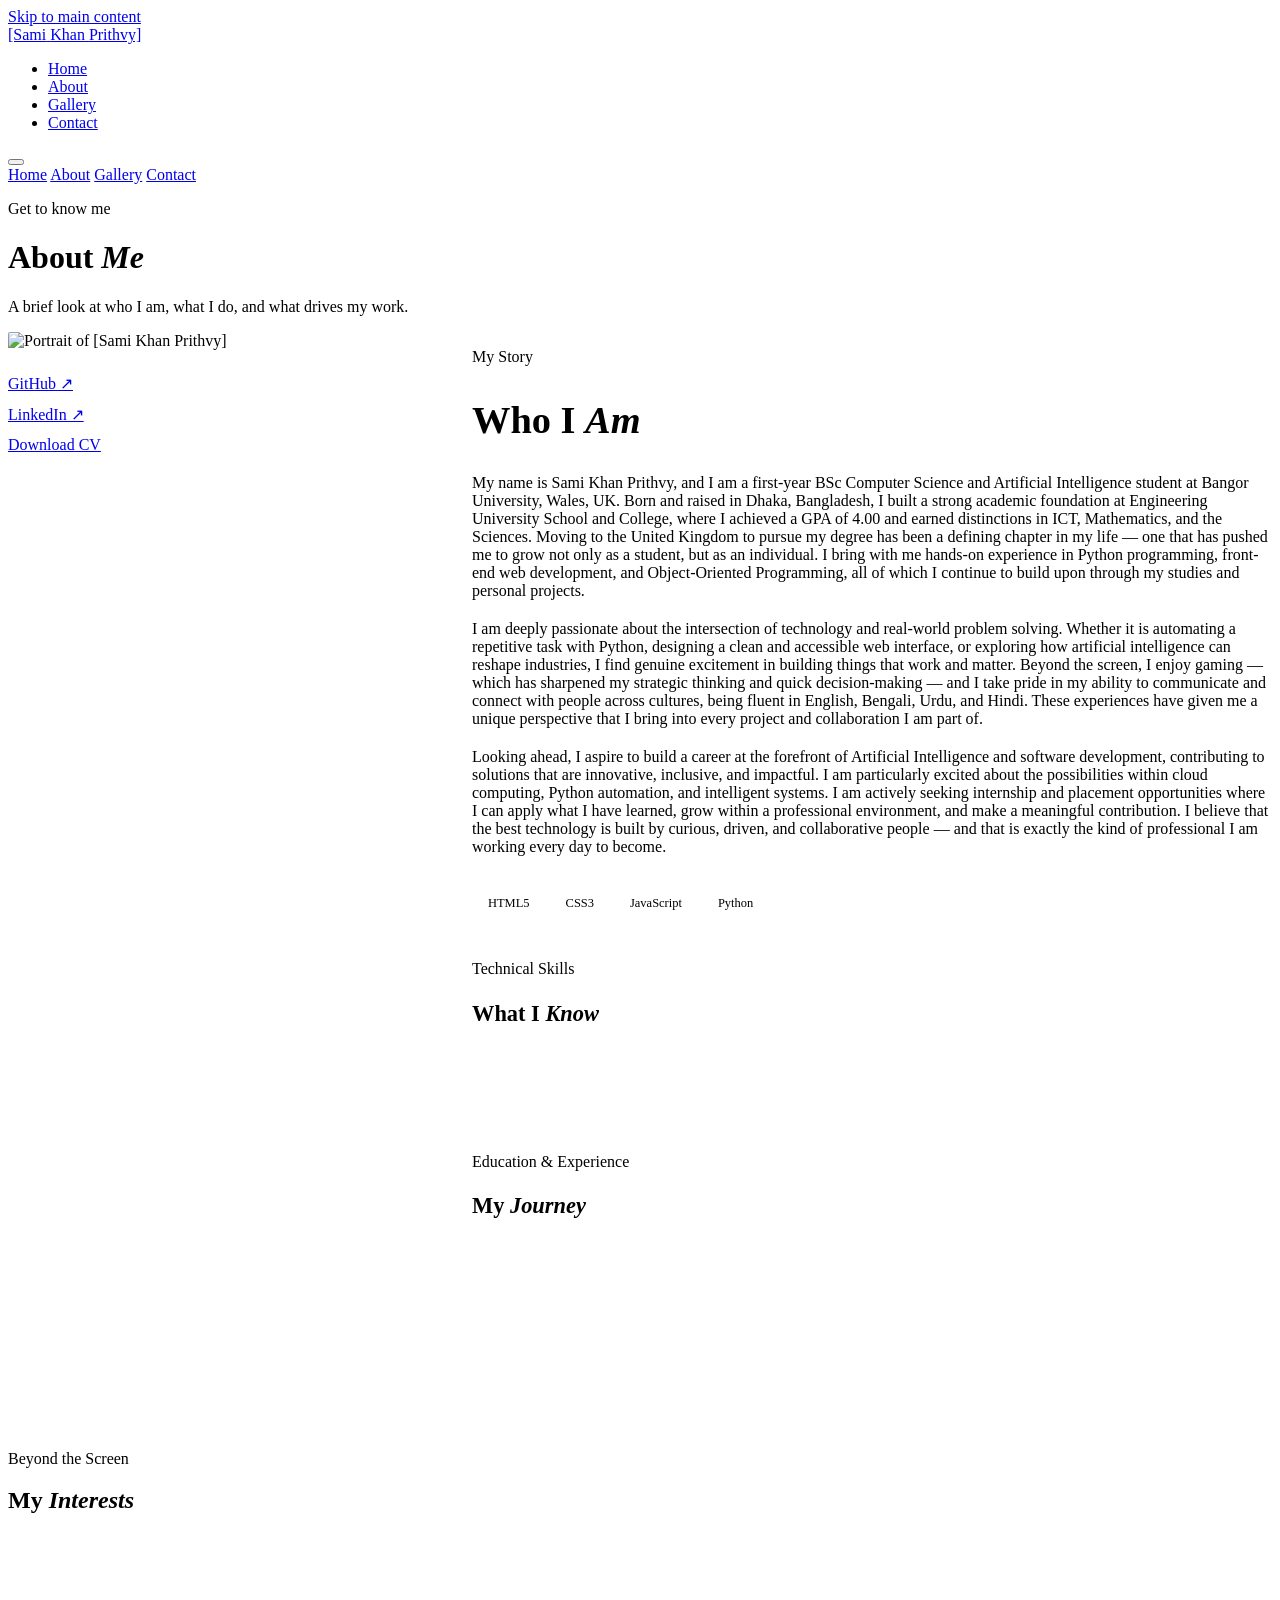
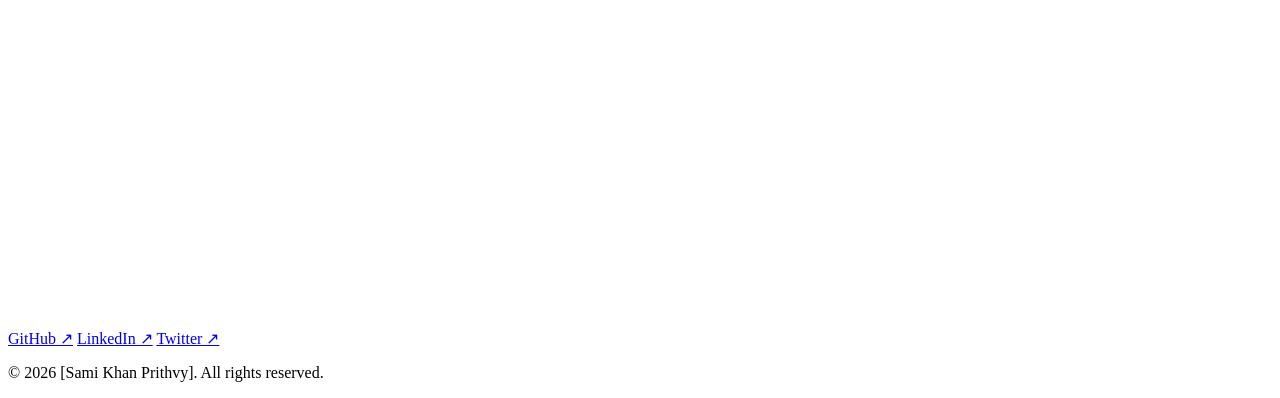
==== about.html @ 5c2d5191 "Add files via upload" ====
<!DOCTYPE html>
<html lang="en">
<head>
  <meta charset="UTF-8">
  <meta name="viewport" content="width=device-width, initial-scale=1.0">
  <meta name="description" content="About [Sami Khan] — Background, skills, education, and experience.">
  <meta name="keywords" content="about, web developer, skills, CV, resume, [Sami Khan Prithvy]">
  <meta name="author" content="[Sami Khan Prithvy]">
  <title>About — [Sami Khan Prithvy]</title>
  <link rel="stylesheet" href="css/style.css">
  <style>
    .fade-in { opacity: 0; transform: translateY(20px); transition: opacity 0.6s ease, transform 0.6s ease; }
    .fade-in.visible { opacity: 1; transform: none; }

    .about-grid {
      display: grid;
      grid-template-columns: 1fr 2fr;
      gap: 4rem;
      align-items: start;
    }

    .about-photo {
      position: sticky;
      top: 100px;
    }
    .about-photo img {
      width: 100%;
      aspect-ratio: 3/4;
      object-fit: cover;
      border-radius: 2px;
      border: 1px solid var(--clr-border);
    }

    .tag {
      display: inline-block;
      padding: 0.3rem 0.75rem;
      background: var(--clr-surface);
      border: 1px solid var(--clr-border);
      border-radius: 99px;
      font-size: 0.78rem;
      color: var(--clr-muted);
      margin: 0.25rem;
    }
    .tags-row { margin: 1.5rem 0; }

    .cv-link {
      display: inline-flex;
      align-items: center;
      gap: 0.5rem;
      font-size: 0.85rem;
    }

    @media (max-width: 800px) {
      .about-grid { grid-template-columns: 1fr; }
      .about-photo { position: static; }
      .about-photo img { max-width: 260px; }
    }
  </style>
</head>
<body>

  <a class="skip-link" href="#main-content">Skip to main content</a>

  <!-- ======= HEADER ======= -->
  <header>
    <div class="header-inner">
      <a href="index.html" class="logo">[Sami<span> </span>Khan<span> </span>Prithvy]</a>
      <nav aria-label="Main navigation">
        <ul>
          <li><a href="index.html">Home</a></li>
          <li><a href="about.html">About</a></li>
          <li><a href="gallery.html">Gallery</a></li>
          <li><a href="contact.html">Contact</a></li>
        </ul>
      </nav>
      <button class="hamburger" aria-label="Toggle navigation" aria-expanded="false">
        <span></span><span></span><span></span>
      </button>
    </div>
    <nav class="mobile-nav" aria-label="Mobile navigation">
      <a href="index.html">Home</a>
      <a href="about.html">About</a>
      <a href="gallery.html">Gallery</a>
      <a href="contact.html">Contact</a>
    </nav>
  </header>

  <!-- ======= MAIN ======= -->
  <main id="main-content">

    <!-- PAGE BANNER -->
    <div class="page-banner" role="banner">
      <p class="section-label">Get to know me</p>
      <h1 class="page-banner-title">About <em style="font-style:italic; color:var(--clr-accent);">Me</em></h1>
      <p class="page-banner-sub">A brief look at who I am, what I do, and what drives my work.</p>
    </div>

    <!-- ABOUT CONTENT -->
    <section class="section" aria-labelledby="about-heading">
      <div class="about-grid">

        <!-- LEFT COLUMN: Photo + quick links -->
        <aside class="about-photo">
          <!-- REPLACE src WITH YOUR OWN PHOTO -->
          <img src="images/samikhan.jpg" alt="Portrait of [Sami Khan Prithvy]">
          <div style="margin-top:1.5rem; display:flex; flex-direction:column; gap:0.75rem;">
            <!-- REPLACE with your own links -->
            <a href="https://github.com/prithvyyy" target="_blank" rel="noopener noreferrer" class="btn btn-outline" style="justify-content:center;">GitHub ↗</a>
            <a href="https://linkedin.com" target="_blank" rel="noopener noreferrer" class="btn btn-outline" style="justify-content:center;">LinkedIn ↗</a>
            <!-- REPLACE href with a link to your actual CV PDF if you have one -->
            <a href="#" class="btn btn-primary" style="justify-content:center;">Download CV</a>
          </div>
        </aside>

        <!-- RIGHT COLUMN: Bio + skills + timeline -->
        <div>
          <p class="section-label">My Story</p>
          <h2 class="section-title" id="about-heading" style="font-size:clamp(1.6rem,3vw,2.4rem);">Who I <em>Am</em></h2>
          <div class="divider"></div>

          <!-- REPLACE with your own biography — aim for 150-250 words -->
          <p style="color:var(--clr-muted); margin-bottom:1.25rem;">
            My name is Sami Khan Prithvy, and I am a first-year BSc Computer Science 
  and Artificial Intelligence student at Bangor University, Wales, UK. Born 
  and raised in Dhaka, Bangladesh, I built a strong academic foundation at 
  Engineering University School and College, where I achieved a GPA of 4.00 
  and earned distinctions in ICT, Mathematics, and the Sciences. Moving to 
  the United Kingdom to pursue my degree has been a defining chapter in my 
  life — one that has pushed me to grow not only as a student, but as an 
  individual. I bring with me hands-on experience in Python programming, 
  front-end web development, and Object-Oriented Programming, all of which 
  I continue to build upon through my studies and personal projects.
          </p>
          <p style="color:var(--clr-muted); margin-bottom:1.25rem;">
            I am deeply passionate about the intersection of technology and 
  real-world problem solving. Whether it is automating a repetitive 
  task with Python, designing a clean and accessible web interface, 
  or exploring how artificial intelligence can reshape industries, I 
  find genuine excitement in building things that work and matter. 
  Beyond the screen, I enjoy gaming — which has sharpened my 
  strategic thinking and quick decision-making — and I take pride 
  in my ability to communicate and connect with people across 
  cultures, being fluent in English, Bengali, Urdu, and Hindi. 
  These experiences have given me a unique perspective that I bring 
  into every project and collaboration I am part of.
          </p>
          <p style="color:var(--clr-muted); margin-bottom:2rem;">
            Looking ahead, I aspire to build a career at the forefront of 
  Artificial Intelligence and software development, contributing to 
  solutions that are innovative, inclusive, and impactful. I am 
  particularly excited about the possibilities within cloud computing, 
  Python automation, and intelligent systems. I am actively seeking 
  internship and placement opportunities where I can apply what I have 
  learned, grow within a professional environment, and make a meaningful 
  contribution. I believe that the best technology is built by curious, 
  driven, and collaborative people — and that is exactly the kind of 
  professional I am working every day to become.
          </p>

          <!-- INTERESTS / TECH TAGS — REPLACE with your own -->
          <div class="tags-row">
            <span class="tag">HTML5</span>
            <span class="tag">CSS3</span>
            <span class="tag">JavaScript</span>
            <span class="tag">Python</span>
          </div>

          <!-- SKILLS section -->
          <p class="section-label" style="margin-top:2.5rem;">Technical Skills</p>
          <h3 style="font-family:var(--font-display); color:var(--clr-white); margin-bottom:1.5rem; font-size:1.4rem;">What I <em>Know</em></h3>

          <!-- REPLACE skill names and percentages with your own -->
          <div class="skill-list">
            <div class="skill-item fade-in">
              <div class="skill-label"><span>HTML &amp; CSS</span><span>[50%]</span></div>
              <div class="skill-bar"><div class="skill-fill" data-width="50%" style="width:0;"></div></div>
            </div>
            <div class="skill-item fade-in">
              <div class="skill-label"><span>JavaScript</span><span>[50%]</span></div>
              <div class="skill-bar"><div class="skill-fill" data-width="50%" style="width:0;"></div></div>
            </div>
            <div class="skill-item fade-in">
              <div class="skill-label"><span>Python</span><span>[70%]</span></div>
              <div class="skill-bar"><div class="skill-fill" data-width="70%" style="width:0;"></div></div>
            </div>
          </div>

          <!-- EDUCATION / EXPERIENCE TIMELINE -->
          <p class="section-label" style="margin-top:3rem;">Education &amp; Experience</p>
          <h3 style="font-family:var(--font-display); color:var(--clr-white); margin-bottom:2rem; font-size:1.4rem;">My <em>Journey</em></h3>

          <!-- REPLACE all timeline entries with your own education and experience -->
          <div class="timeline">
            <div class="timeline-item fade-in">
              <p class="timeline-date">[2025] – Present</p>
              <h4 class="timeline-title">[Computer Science and Artificial Intelligence]</h4>
              <p class="timeline-sub">[Bangor University] · [Bangor,Wales]</p>
              <p class="timeline-desc">[I am currently studying BSc Computer Science and Artificial Intelligence 
  at Bangor University, Wales, covering key modules including Python 
  Programming, Web Technologies, Database Systems, Computer Architecture, 
  Mathematics, and Professional Perspectives — building a well-rounded 
  foundation for a career in modern software development and AI.]</p>
            </div>
          </div>

        </div><!-- end right column -->
      </div>
    </section>

    <!-- Interests section -->
    <section class="section" style="border-top:1px solid var(--clr-border);" aria-labelledby="interests-heading">
      <p class="section-label">Beyond the Screen</p>
      <h2 class="section-title" id="interests-heading">My <em>Interests</em></h2>
      <div class="divider"></div>
      <!-- REPLACE with your own interests — aim for 150+ words across the three cards -->
      <div class="grid-3">
  <article class="card fade-in">
    <span style="font-size:1.5rem; display:block; margin-bottom:0.75rem;">🎮</span>
    <h3 style="font-family:var(--font-display); color:var(--clr-white); margin-bottom:0.5rem;">Gaming</h3>
    <p style="color:var(--clr-muted); font-size:0.9rem;">
      Gaming has always been more than just entertainment for me — it is 
      a space where strategy, quick thinking, and adaptability are constantly 
      put to the test. Through gaming, I have developed sharper critical 
      thinking and faster decision-making skills that I actively apply in 
      my academic and technical work. It has also introduced me to global 
      communities, broadening my perspective and reinforcing my passion for 
      interactive technology.
    </p>
  </article>

  <article class="card fade-in">
    <span style="font-size:1.5rem; display:block; margin-bottom:0.75rem;">🗣️</span>
    <h3 style="font-family:var(--font-display); color:var(--clr-white); margin-bottom:0.5rem;">Communication</h3>
    <p style="color:var(--clr-muted); font-size:0.9rem;">
      I genuinely enjoy engaging with people from all walks of life, and 
      communication has always come naturally to me. Being fluent in four 
      languages — English, Bengali, Urdu, and Hindi — has allowed me to 
      connect with diverse individuals and work effectively within 
      multicultural teams. I believe strong interpersonal skills are just 
      as important as technical ability, and I continue to invest in both 
      equally.
    </p>
  </article>

  <article class="card fade-in">
    <span style="font-size:1.5rem; display:block; margin-bottom:0.75rem;">💻</span>
    <h3 style="font-family:var(--font-display); color:var(--clr-white); margin-bottom:0.5rem;">Technology & AI</h3>
    <p style="color:var(--clr-muted); font-size:0.9rem;">
      Beyond my coursework, I have a genuine personal interest in how 
      technology is shaping the future — particularly in the fields of 
      Artificial Intelligence, automation, and cloud computing. I enjoy 
      keeping up with the latest developments in the tech industry, 
      experimenting with Python projects, and exploring how intelligent 
      systems can be designed to solve meaningful, real-world problems.
    </p>
  </article>
</div>
    </section>

  </main>

  <!-- ======= FOOTER ======= -->
  <footer>
    <div class="footer-inner">
      <div class="footer-links">
        <a href="https://github.com/prithvyyy" target="_blank" rel="noopener noreferrer">GitHub ↗</a>
        <a href="https://linkedin.com" target="_blank" rel="noopener noreferrer">LinkedIn ↗</a>
        <a href="https://twitter.com" target="_blank" rel="noopener noreferrer">Twitter ↗</a>
      </div>
      <p>&copy; <span id="footer-year"></span> [Sami Khan Prithvy]. All rights reserved.</p>
    </div>
  </footer>

  <script src="js/main.js"></script>
  <script>document.getElementById('footer-year').textContent = new Date().getFullYear();</script>
</body>
</html>
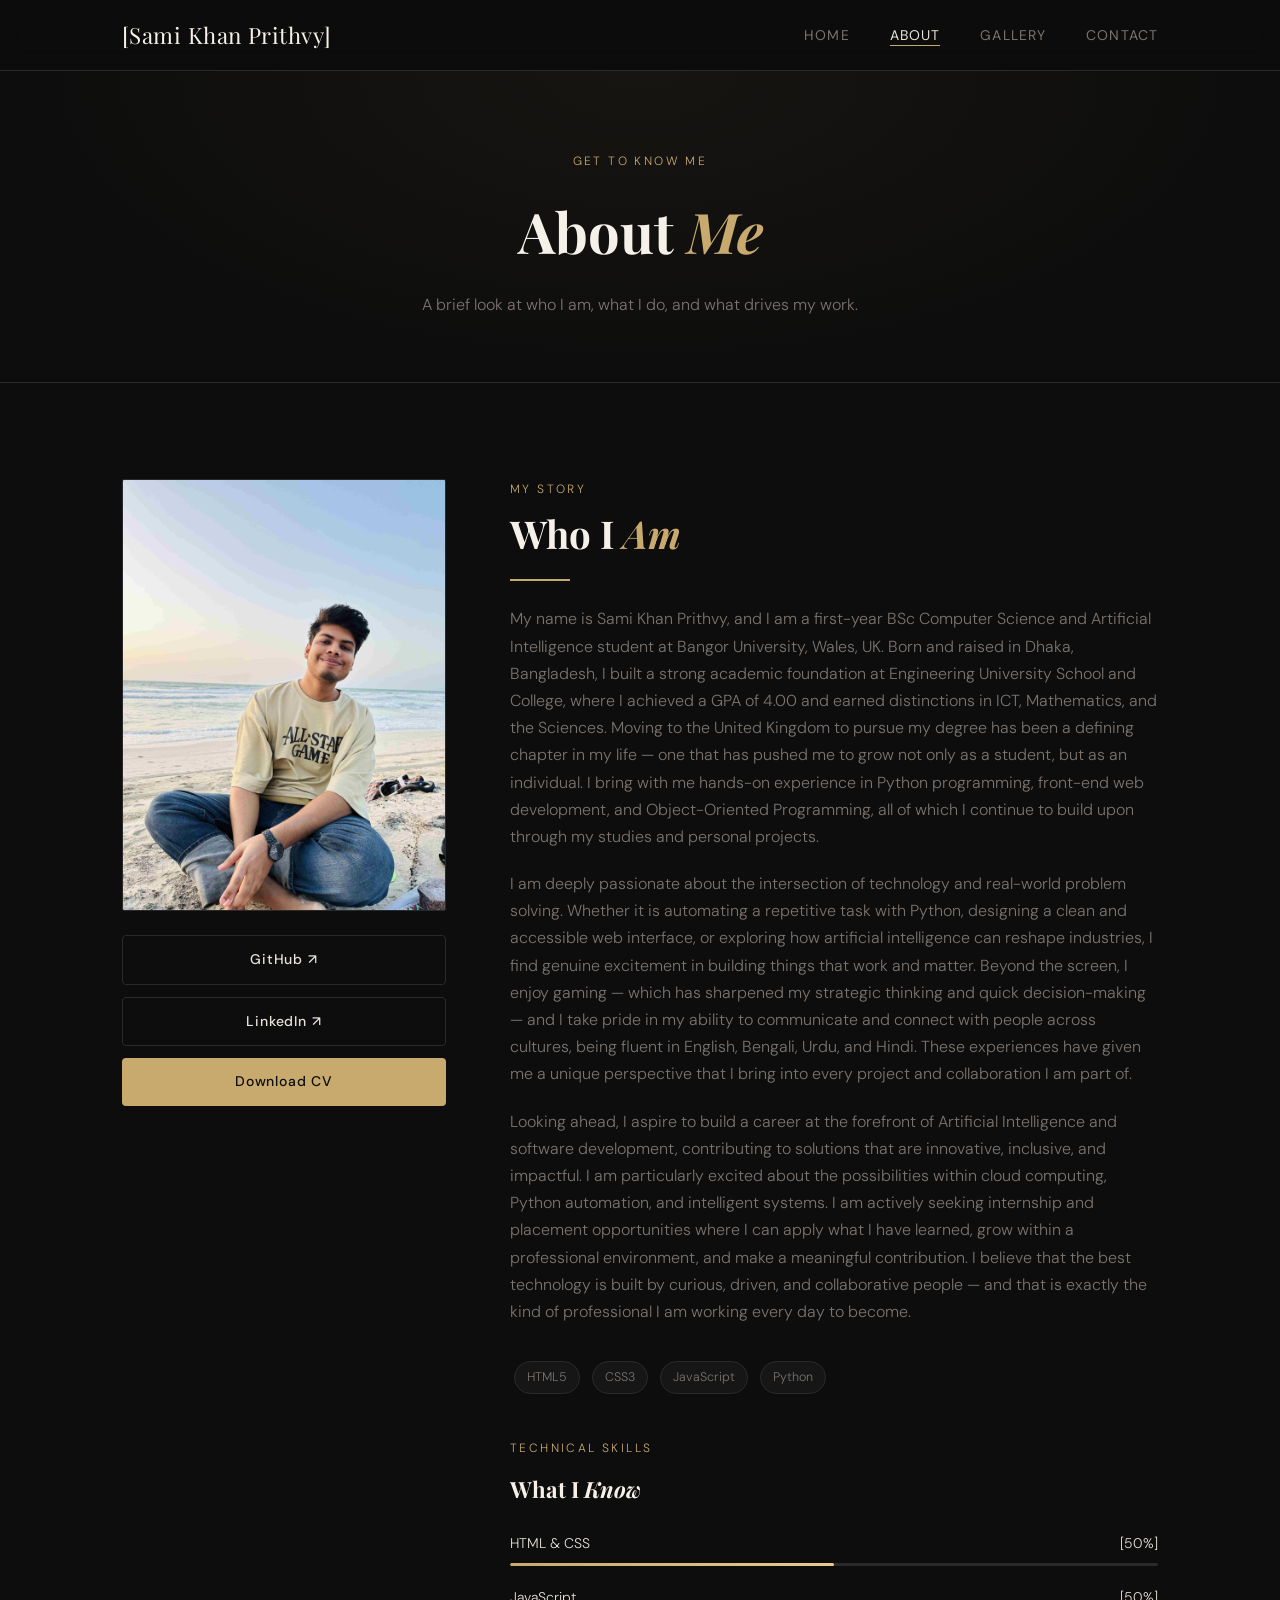
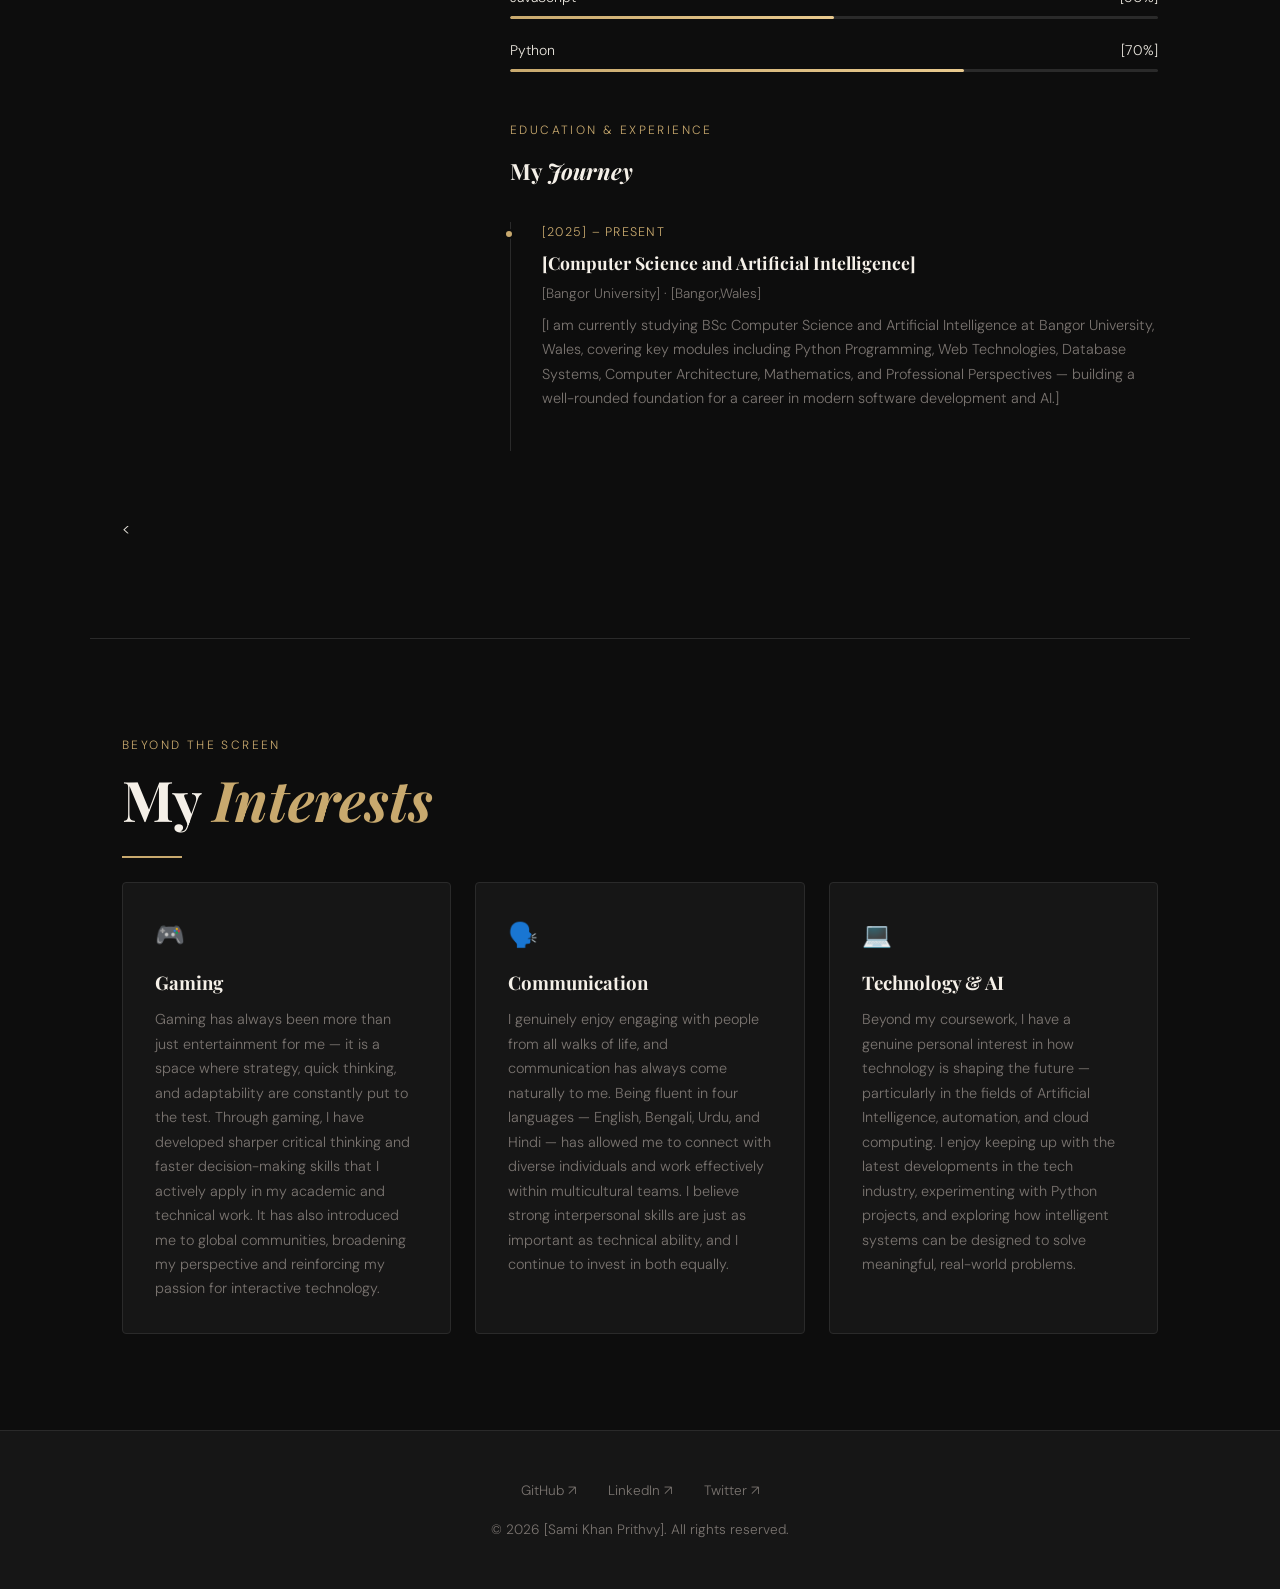
==== commit b09fc7fa: "Update about.html" ====
--- a/about.html
+++ b/about.html
@@ -85,40 +85,31 @@
     </nav>
   </header>
 
-  <!-- ======= MAIN ======= -->
   <main id="main-content">
 
-    <!-- PAGE BANNER -->
     <div class="page-banner" role="banner">
       <p class="section-label">Get to know me</p>
       <h1 class="page-banner-title">About <em style="font-style:italic; color:var(--clr-accent);">Me</em></h1>
       <p class="page-banner-sub">A brief look at who I am, what I do, and what drives my work.</p>
     </div>
 
-    <!-- ABOUT CONTENT -->
     <section class="section" aria-labelledby="about-heading">
       <div class="about-grid">
 
-        <!-- LEFT COLUMN: Photo + quick links -->
         <aside class="about-photo">
-          <!-- REPLACE src WITH YOUR OWN PHOTO -->
           <img src="images/samikhan.jpg" alt="Portrait of [Sami Khan Prithvy]">
           <div style="margin-top:1.5rem; display:flex; flex-direction:column; gap:0.75rem;">
-            <!-- REPLACE with your own links -->
             <a href="https://github.com/prithvyyy" target="_blank" rel="noopener noreferrer" class="btn btn-outline" style="justify-content:center;">GitHub ↗</a>
             <a href="https://linkedin.com" target="_blank" rel="noopener noreferrer" class="btn btn-outline" style="justify-content:center;">LinkedIn ↗</a>
-            <!-- REPLACE href with a link to your actual CV PDF if you have one -->
             <a href="#" class="btn btn-primary" style="justify-content:center;">Download CV</a>
           </div>
         </aside>
 
-        <!-- RIGHT COLUMN: Bio + skills + timeline -->
         <div>
           <p class="section-label">My Story</p>
           <h2 class="section-title" id="about-heading" style="font-size:clamp(1.6rem,3vw,2.4rem);">Who I <em>Am</em></h2>
           <div class="divider"></div>
 
-          <!-- REPLACE with your own biography — aim for 150-250 words -->
           <p style="color:var(--clr-muted); margin-bottom:1.25rem;">
             My name is Sami Khan Prithvy, and I am a first-year BSc Computer Science 
   and Artificial Intelligence student at Bangor University, Wales, UK. Born 
@@ -157,7 +148,7 @@
   professional I am working every day to become.
           </p>
 
-          <!-- INTERESTS / TECH TAGS — REPLACE with your own -->
+         
           <div class="tags-row">
             <span class="tag">HTML5</span>
             <span class="tag">CSS3</span>
@@ -165,11 +156,11 @@
             <span class="tag">Python</span>
           </div>
 
-          <!-- SKILLS section -->
+        
           <p class="section-label" style="margin-top:2.5rem;">Technical Skills</p>
           <h3 style="font-family:var(--font-display); color:var(--clr-white); margin-bottom:1.5rem; font-size:1.4rem;">What I <em>Know</em></h3>
 
-          <!-- REPLACE skill names and percentages with your own -->
+         
           <div class="skill-list">
             <div class="skill-item fade-in">
               <div class="skill-label"><span>HTML &amp; CSS</span><span>[50%]</span></div>
@@ -185,11 +176,11 @@
             </div>
           </div>
 
-          <!-- EDUCATION / EXPERIENCE TIMELINE -->
+          
           <p class="section-label" style="margin-top:3rem;">Education &amp; Experience</p>
           <h3 style="font-family:var(--font-display); color:var(--clr-white); margin-bottom:2rem; font-size:1.4rem;">My <em>Journey</em></h3>
 
-          <!-- REPLACE all timeline entries with your own education and experience -->
+         
           <div class="timeline">
             <div class="timeline-item fade-in">
               <p class="timeline-date">[2025] – Present</p>
@@ -203,16 +194,16 @@
             </div>
           </div>
 
-        </div><!-- end right column -->
+        </div><
       </div>
     </section>
 
-    <!-- Interests section -->
+   
     <section class="section" style="border-top:1px solid var(--clr-border);" aria-labelledby="interests-heading">
       <p class="section-label">Beyond the Screen</p>
       <h2 class="section-title" id="interests-heading">My <em>Interests</em></h2>
       <div class="divider"></div>
-      <!-- REPLACE with your own interests — aim for 150+ words across the three cards -->
+      
       <div class="grid-3">
   <article class="card fade-in">
     <span style="font-size:1.5rem; display:block; margin-bottom:0.75rem;">🎮</span>
@@ -259,7 +250,6 @@
 
   </main>
 
-  <!-- ======= FOOTER ======= -->
   <footer>
     <div class="footer-inner">
       <div class="footer-links">
--- a/css/style.css
+++ b/css/style.css
@@ -0,0 +1,717 @@
+/* ============================================
+   PERSONAL PORTFOLIO WEBSITE - CORE STYLESHEET
+   ============================================ */
+
+/* Google Fonts Import */
+@import url('https://fonts.googleapis.com/css2?family=Playfair+Display:ital,wght@0,400;0,700;1,400&family=DM+Sans:wght@300;400;500&display=swap');
+
+/* ---- CSS Variables ---- */
+:root {
+  --clr-bg:        #0d0d0d;
+  --clr-surface:   #161616;
+  --clr-border:    #2a2a2a;
+  --clr-accent:    #c8a96e;
+  --clr-accent2:   #e8c98e;
+  --clr-text:      #e8e4dc;
+  --clr-muted:     #7a7470;
+  --clr-white:     #f5f0e8;
+  --font-display:  'Playfair Display', Georgia, serif;
+  --font-body:     'DM Sans', sans-serif;
+  --radius:        4px;
+  --transition:    0.3s ease;
+  --max-w:         1100px;
+}
+
+/* ---- Reset & Base ---- */
+*, *::before, *::after { box-sizing: border-box; margin: 0; padding: 0; }
+
+html { scroll-behavior: smooth; font-size: 16px; }
+
+body {
+  background-color: var(--clr-bg);
+  color: var(--clr-text);
+  font-family: var(--font-body);
+  font-weight: 300;
+  line-height: 1.7;
+  min-height: 100vh;
+  display: flex;
+  flex-direction: column;
+}
+
+img { max-width: 100%; height: auto; display: block; }
+a { color: var(--clr-accent); text-decoration: none; transition: color var(--transition); }
+a:hover { color: var(--clr-accent2); }
+ul { list-style: none; }
+
+/* ---- Skip Link (Accessibility) ---- */
+.skip-link {
+  position: absolute;
+  top: -9999px;
+  left: 1rem;
+  background: var(--clr-accent);
+  color: var(--clr-bg);
+  padding: 0.5rem 1rem;
+  border-radius: var(--radius);
+  font-weight: 500;
+  z-index: 9999;
+}
+.skip-link:focus { top: 1rem; }
+
+/* ---- Header ---- */
+header {
+  position: sticky;
+  top: 0;
+  z-index: 100;
+  background: rgba(13, 13, 13, 0.92);
+  backdrop-filter: blur(12px);
+  border-bottom: 1px solid var(--clr-border);
+}
+
+.header-inner {
+  max-width: var(--max-w);
+  margin: 0 auto;
+  padding: 1rem 2rem;
+  display: flex;
+  align-items: center;
+  justify-content: space-between;
+}
+
+.logo {
+  font-family: var(--font-display);
+  font-size: 1.4rem;
+  color: var(--clr-white);
+  letter-spacing: 0.02em;
+}
+.logo span { color: var(--clr-accent); }
+
+/* ---- Navigation ---- */
+nav ul {
+  display: flex;
+  gap: 2.5rem;
+  align-items: center;
+}
+
+nav a {
+  color: var(--clr-muted);
+  font-size: 0.875rem;
+  letter-spacing: 0.08em;
+  text-transform: uppercase;
+  font-weight: 400;
+  position: relative;
+  padding-bottom: 2px;
+}
+
+nav a::after {
+  content: '';
+  position: absolute;
+  bottom: 0;
+  left: 0;
+  width: 0;
+  height: 1px;
+  background: var(--clr-accent);
+  transition: width var(--transition);
+}
+
+nav a:hover,
+nav a.active {
+  color: var(--clr-text);
+}
+nav a:hover::after,
+nav a.active::after { width: 100%; }
+
+/* Hamburger */
+.hamburger {
+  display: none;
+  flex-direction: column;
+  gap: 5px;
+  background: none;
+  border: none;
+  cursor: pointer;
+  padding: 4px;
+  aria-label: "Toggle menu";
+}
+.hamburger span {
+  display: block;
+  width: 24px;
+  height: 2px;
+  background: var(--clr-text);
+  transition: all var(--transition);
+}
+.hamburger.open span:nth-child(1) { transform: translateY(7px) rotate(45deg); }
+.hamburger.open span:nth-child(2) { opacity: 0; }
+.hamburger.open span:nth-child(3) { transform: translateY(-7px) rotate(-45deg); }
+
+/* Mobile Nav */
+.mobile-nav {
+  display: none;
+  flex-direction: column;
+  gap: 0;
+  background: var(--clr-surface);
+  border-top: 1px solid var(--clr-border);
+  overflow: hidden;
+  max-height: 0;
+  transition: max-height 0.4s ease;
+}
+.mobile-nav.open { max-height: 400px; }
+.mobile-nav a {
+  display: block;
+  padding: 1rem 2rem;
+  color: var(--clr-muted);
+  font-size: 0.875rem;
+  letter-spacing: 0.08em;
+  text-transform: uppercase;
+  border-bottom: 1px solid var(--clr-border);
+  transition: background var(--transition), color var(--transition);
+}
+.mobile-nav a:hover { color: var(--clr-text); background: var(--clr-border); }
+
+/* ---- Main ---- */
+main { flex: 1; }
+
+/* ---- Footer ---- */
+footer {
+  background: var(--clr-surface);
+  border-top: 1px solid var(--clr-border);
+  padding: 3rem 2rem;
+  text-align: center;
+  color: var(--clr-muted);
+  font-size: 0.85rem;
+}
+
+.footer-inner {
+  max-width: var(--max-w);
+  margin: 0 auto;
+  display: flex;
+  flex-direction: column;
+  gap: 1rem;
+  align-items: center;
+}
+
+.footer-links {
+  display: flex;
+  gap: 2rem;
+}
+.footer-links a { color: var(--clr-muted); font-size: 0.85rem; }
+.footer-links a:hover { color: var(--clr-accent); }
+
+/* ---- Section Wrapper ---- */
+.section {
+  padding: 6rem 2rem;
+  max-width: var(--max-w);
+  margin: 0 auto;
+}
+
+.section-label {
+  font-size: 0.75rem;
+  letter-spacing: 0.2em;
+  text-transform: uppercase;
+  color: var(--clr-accent);
+  margin-bottom: 0.75rem;
+}
+
+.section-title {
+  font-family: var(--font-display);
+  font-size: clamp(2rem, 5vw, 3.5rem);
+  color: var(--clr-white);
+  line-height: 1.15;
+  margin-bottom: 1.5rem;
+}
+
+.section-title em { color: var(--clr-accent); font-style: italic; }
+
+.section-body {
+  color: var(--clr-muted);
+  max-width: 60ch;
+  font-size: 1.05rem;
+}
+
+/* ---- Divider ---- */
+.divider {
+  width: 60px;
+  height: 2px;
+  background: var(--clr-accent);
+  margin: 1.5rem 0;
+}
+
+/* ---- Buttons ---- */
+.btn {
+  display: inline-flex;
+  align-items: center;
+  gap: 0.5rem;
+  padding: 0.75rem 1.75rem;
+  border-radius: var(--radius);
+  font-family: var(--font-body);
+  font-size: 0.875rem;
+  font-weight: 500;
+  letter-spacing: 0.06em;
+  cursor: pointer;
+  transition: all var(--transition);
+  border: none;
+}
+
+.btn-primary {
+  background: var(--clr-accent);
+  color: var(--clr-bg);
+}
+.btn-primary:hover {
+  background: var(--clr-accent2);
+  color: var(--clr-bg);
+  transform: translateY(-2px);
+  box-shadow: 0 8px 24px rgba(200,169,110,0.3);
+}
+
+.btn-outline {
+  background: transparent;
+  color: var(--clr-text);
+  border: 1px solid var(--clr-border);
+}
+.btn-outline:hover {
+  border-color: var(--clr-accent);
+  color: var(--clr-accent);
+  transform: translateY(-2px);
+}
+
+/* ---- Cards ---- */
+.card {
+  background: var(--clr-surface);
+  border: 1px solid var(--clr-border);
+  border-radius: var(--radius);
+  padding: 2rem;
+  transition: border-color var(--transition), transform var(--transition);
+}
+.card:hover { border-color: var(--clr-accent); transform: translateY(-4px); }
+
+/* ---- Grid ---- */
+.grid-3 { display: grid; grid-template-columns: repeat(3, 1fr); gap: 1.5rem; }
+.grid-2 { display: grid; grid-template-columns: repeat(2, 1fr); gap: 2rem; }
+
+/* ---- Image Gallery (Task 4) ---- */
+.gallery-grid {
+  display: grid;
+  grid-template-columns: repeat(3, 1fr);
+  gap: 1rem;
+}
+
+.gallery-item {
+  position: relative;
+  overflow: hidden;
+  border-radius: var(--radius);
+  cursor: pointer;
+  aspect-ratio: 1 / 1;
+  background: var(--clr-surface);
+}
+
+.gallery-item img {
+  width: 100%;
+  height: 100%;
+  object-fit: cover;
+  transition: transform 0.5s ease;
+}
+.gallery-item:hover img { transform: scale(1.07); }
+
+.gallery-caption {
+  position: absolute;
+  bottom: 0;
+  left: 0;
+  right: 0;
+  background: linear-gradient(transparent, rgba(0,0,0,0.85));
+  padding: 2rem 1rem 0.75rem;
+  font-size: 0.8rem;
+  color: var(--clr-white);
+  transform: translateY(100%);
+  transition: transform var(--transition);
+}
+.gallery-item:hover .gallery-caption { transform: translateY(0); }
+
+/* Modal */
+.modal-overlay {
+  position: fixed;
+  inset: 0;
+  background: rgba(0,0,0,0.9);
+  z-index: 1000;
+  display: flex;
+  align-items: center;
+  justify-content: center;
+  padding: 2rem;
+  opacity: 0;
+  pointer-events: none;
+  transition: opacity var(--transition);
+}
+.modal-overlay.open { opacity: 1; pointer-events: all; }
+
+.modal-content {
+  position: relative;
+  max-width: 800px;
+  width: 100%;
+  background: var(--clr-surface);
+  border-radius: var(--radius);
+  overflow: hidden;
+  border: 1px solid var(--clr-border);
+}
+
+.modal-img { width: 100%; max-height: 70vh; object-fit: contain; background: #000; }
+.modal-desc { padding: 1rem 1.5rem; font-size: 0.9rem; color: var(--clr-muted); }
+.modal-close {
+  position: absolute;
+  top: 0.75rem;
+  right: 0.75rem;
+  background: rgba(0,0,0,0.6);
+  border: none;
+  color: var(--clr-white);
+  font-size: 1.2rem;
+  width: 2rem;
+  height: 2rem;
+  border-radius: 50%;
+  cursor: pointer;
+  display: flex;
+  align-items: center;
+  justify-content: center;
+  transition: background var(--transition);
+}
+.modal-close:hover { background: var(--clr-accent); color: var(--clr-bg); }
+
+/* ---- Carousel (Task 5) ---- */
+.carousel-wrapper {
+  position: relative;
+  overflow: hidden;
+  border-radius: var(--radius);
+  background: var(--clr-surface);
+  border: 1px solid var(--clr-border);
+}
+
+.carousel-track {
+  display: flex;
+  transition: transform 0.5s cubic-bezier(0.25, 0.46, 0.45, 0.94);
+}
+
+.carousel-slide {
+  min-width: 100%;
+  position: relative;
+}
+
+.carousel-slide img {
+  width: 100%;
+  height: 420px;
+  object-fit: cover;
+}
+
+.carousel-info {
+  padding: 1.25rem 1.5rem;
+  background: var(--clr-surface);
+  border-top: 1px solid var(--clr-border);
+}
+.carousel-info h3 { font-family: var(--font-display); color: var(--clr-white); margin-bottom: 0.25rem; }
+.carousel-info p { font-size: 0.9rem; color: var(--clr-muted); }
+
+.carousel-btn {
+  position: absolute;
+  top: 50%;
+  transform: translateY(-50%);
+  background: rgba(0,0,0,0.65);
+  border: 1px solid var(--clr-border);
+  color: var(--clr-white);
+  width: 2.5rem;
+  height: 2.5rem;
+  border-radius: 50%;
+  cursor: pointer;
+  font-size: 1rem;
+  display: flex;
+  align-items: center;
+  justify-content: center;
+  transition: all var(--transition);
+  z-index: 10;
+}
+.carousel-btn:hover { background: var(--clr-accent); color: var(--clr-bg); border-color: var(--clr-accent); }
+.carousel-btn.prev { left: 1rem; }
+.carousel-btn.next { right: 1rem; }
+
+/* Pips */
+.carousel-pips {
+  display: flex;
+  justify-content: center;
+  gap: 0.5rem;
+  padding: 1rem;
+  background: var(--clr-surface);
+}
+.pip {
+  width: 8px;
+  height: 8px;
+  border-radius: 50%;
+  background: var(--clr-border);
+  border: none;
+  cursor: pointer;
+  transition: background var(--transition), transform var(--transition);
+}
+.pip.active { background: var(--clr-accent); transform: scale(1.3); }
+
+/* Autoplay toggle */
+.carousel-controls {
+  display: flex;
+  align-items: center;
+  justify-content: space-between;
+  padding: 0.5rem 1.5rem 1rem;
+  background: var(--clr-surface);
+}
+.autoplay-btn {
+  background: none;
+  border: 1px solid var(--clr-border);
+  color: var(--clr-muted);
+  font-size: 0.75rem;
+  padding: 0.35rem 0.85rem;
+  border-radius: 99px;
+  cursor: pointer;
+  transition: all var(--transition);
+  font-family: var(--font-body);
+  letter-spacing: 0.05em;
+}
+.autoplay-btn:hover,
+.autoplay-btn.playing { border-color: var(--clr-accent); color: var(--clr-accent); }
+
+/* ---- Skill Bars ---- */
+.skill-list { display: flex; flex-direction: column; gap: 1.25rem; }
+
+.skill-item { }
+.skill-label {
+  display: flex;
+  justify-content: space-between;
+  font-size: 0.875rem;
+  color: var(--clr-text);
+  margin-bottom: 0.4rem;
+}
+.skill-bar {
+  height: 3px;
+  background: var(--clr-border);
+  border-radius: 99px;
+  overflow: hidden;
+}
+.skill-fill {
+  height: 100%;
+  background: linear-gradient(90deg, var(--clr-accent), var(--clr-accent2));
+  border-radius: 99px;
+  width: 0;
+  transition: width 1.2s ease;
+}
+
+/* ---- Contact Form ---- */
+.form-group { margin-bottom: 1.5rem; }
+.form-group label {
+  display: block;
+  font-size: 0.8rem;
+  letter-spacing: 0.1em;
+  text-transform: uppercase;
+  color: var(--clr-muted);
+  margin-bottom: 0.5rem;
+}
+.form-group input,
+.form-group textarea,
+.form-group select {
+  width: 100%;
+  background: var(--clr-surface);
+  border: 1px solid var(--clr-border);
+  border-radius: var(--radius);
+  padding: 0.75rem 1rem;
+  color: var(--clr-text);
+  font-family: var(--font-body);
+  font-size: 0.95rem;
+  transition: border-color var(--transition), box-shadow var(--transition);
+  outline: none;
+}
+.form-group input:focus,
+.form-group textarea:focus,
+.form-group select:focus {
+  border-color: var(--clr-accent);
+  box-shadow: 0 0 0 3px rgba(200,169,110,0.12);
+}
+.form-group textarea { resize: vertical; min-height: 140px; }
+
+/* Form feedback */
+.form-msg {
+  padding: 0.75rem 1rem;
+  border-radius: var(--radius);
+  font-size: 0.9rem;
+  margin-top: 1rem;
+  display: none;
+}
+.form-msg.success { background: rgba(100,180,100,0.1); border: 1px solid rgba(100,180,100,0.3); color: #8bcf8b; display: block; }
+.form-msg.error { background: rgba(200,80,80,0.1); border: 1px solid rgba(200,80,80,0.3); color: #e08080; display: block; }
+
+/* ---- Timeline ---- */
+.timeline { position: relative; padding-left: 2rem; }
+.timeline::before {
+  content: '';
+  position: absolute;
+  left: 0;
+  top: 0;
+  bottom: 0;
+  width: 1px;
+  background: var(--clr-border);
+}
+.timeline-item {
+  position: relative;
+  padding-bottom: 2.5rem;
+}
+.timeline-item::before {
+  content: '';
+  position: absolute;
+  left: -2.35rem;
+  top: 0.4rem;
+  width: 10px;
+  height: 10px;
+  border-radius: 50%;
+  background: var(--clr-accent);
+  border: 2px solid var(--clr-bg);
+}
+.timeline-date {
+  font-size: 0.78rem;
+  color: var(--clr-accent);
+  letter-spacing: 0.1em;
+  text-transform: uppercase;
+  margin-bottom: 0.25rem;
+}
+.timeline-title {
+  font-family: var(--font-display);
+  font-size: 1.1rem;
+  color: var(--clr-white);
+  margin-bottom: 0.25rem;
+}
+.timeline-sub { font-size: 0.85rem; color: var(--clr-muted); margin-bottom: 0.5rem; }
+.timeline-desc { font-size: 0.9rem; color: var(--clr-muted); }
+
+/* ---- Hero ---- */
+.hero {
+  min-height: calc(100vh - 65px);
+  display: flex;
+  align-items: center;
+  padding: 4rem 2rem;
+  position: relative;
+  overflow: hidden;
+}
+
+.hero::before {
+  content: '';
+  position: absolute;
+  inset: 0;
+  background: radial-gradient(ellipse at 70% 50%, rgba(200,169,110,0.06) 0%, transparent 70%);
+  pointer-events: none;
+}
+
+.hero-inner {
+  max-width: var(--max-w);
+  margin: 0 auto;
+  width: 100%;
+  display: grid;
+  grid-template-columns: 1fr 1fr;
+  gap: 4rem;
+  align-items: center;
+}
+
+.hero-eyebrow {
+  font-size: 0.78rem;
+  letter-spacing: 0.25em;
+  text-transform: uppercase;
+  color: var(--clr-accent);
+  margin-bottom: 1rem;
+}
+
+.hero-title {
+  font-family: var(--font-display);
+  font-size: clamp(2.8rem, 6vw, 5rem);
+  line-height: 1.05;
+  color: var(--clr-white);
+  margin-bottom: 1.5rem;
+}
+.hero-title em { font-style: italic; color: var(--clr-accent); }
+
+.hero-desc {
+  color: var(--clr-muted);
+  font-size: 1.05rem;
+  max-width: 45ch;
+  margin-bottom: 2.5rem;
+}
+
+.hero-actions { display: flex; gap: 1rem; flex-wrap: wrap; }
+
+.hero-img-wrap {
+  position: relative;
+  display: flex;
+  justify-content: center;
+}
+
+.hero-img {
+  width: 360px;
+  height: 440px;
+  object-fit: cover;
+  border-radius: 2px;
+  border: 1px solid var(--clr-border);
+  position: relative;
+  z-index: 1;
+}
+
+.hero-img-frame {
+  position: absolute;
+  inset: -12px;
+  border: 1px solid var(--clr-border);
+  border-radius: 2px;
+  z-index: 0;
+}
+
+/* ---- Highlight numbers ---- */
+.stats-row {
+  display: flex;
+  gap: 3rem;
+  padding: 3rem 0;
+  border-top: 1px solid var(--clr-border);
+  border-bottom: 1px solid var(--clr-border);
+  margin: 3rem 0;
+}
+.stat-item { text-align: center; }
+.stat-num {
+  font-family: var(--font-display);
+  font-size: 2.5rem;
+  color: var(--clr-accent);
+  line-height: 1;
+  margin-bottom: 0.25rem;
+}
+.stat-label { font-size: 0.78rem; color: var(--clr-muted); text-transform: uppercase; letter-spacing: 0.1em; }
+
+/* ---- Page Banner ---- */
+.page-banner {
+  padding: 5rem 2rem 4rem;
+  text-align: center;
+  border-bottom: 1px solid var(--clr-border);
+  background: radial-gradient(ellipse at 50% 0%, rgba(200,169,110,0.05) 0%, transparent 70%);
+}
+.page-banner-title {
+  font-family: var(--font-display);
+  font-size: clamp(2rem, 5vw, 3.5rem);
+  color: var(--clr-white);
+  margin-bottom: 0.75rem;
+}
+.page-banner-sub {
+  color: var(--clr-muted);
+  font-size: 1rem;
+  max-width: 50ch;
+  margin: 0 auto;
+}
+
+/* ---- Responsive ---- */
+@media (max-width: 900px) {
+  .hero-inner { grid-template-columns: 1fr; gap: 3rem; }
+  .hero-img-wrap { display: none; }
+  .grid-3 { grid-template-columns: repeat(2, 1fr); }
+  .gallery-grid { grid-template-columns: repeat(2, 1fr); }
+  nav ul { display: none; }
+  .hamburger { display: flex; }
+  .mobile-nav { display: flex; }
+  .stats-row { gap: 1.5rem; flex-wrap: wrap; justify-content: center; }
+}
+
+@media (max-width: 600px) {
+  .section { padding: 4rem 1.25rem; }
+  .hero { padding: 3rem 1.25rem; }
+  .grid-3, .grid-2 { grid-template-columns: 1fr; }
+  .gallery-grid { grid-template-columns: repeat(2, 1fr); gap: 0.5rem; }
+  .carousel-slide img { height: 260px; }
+  .footer-links { flex-direction: column; gap: 1rem; }
+  .header-inner { padding: 1rem 1.25rem; }
+}
